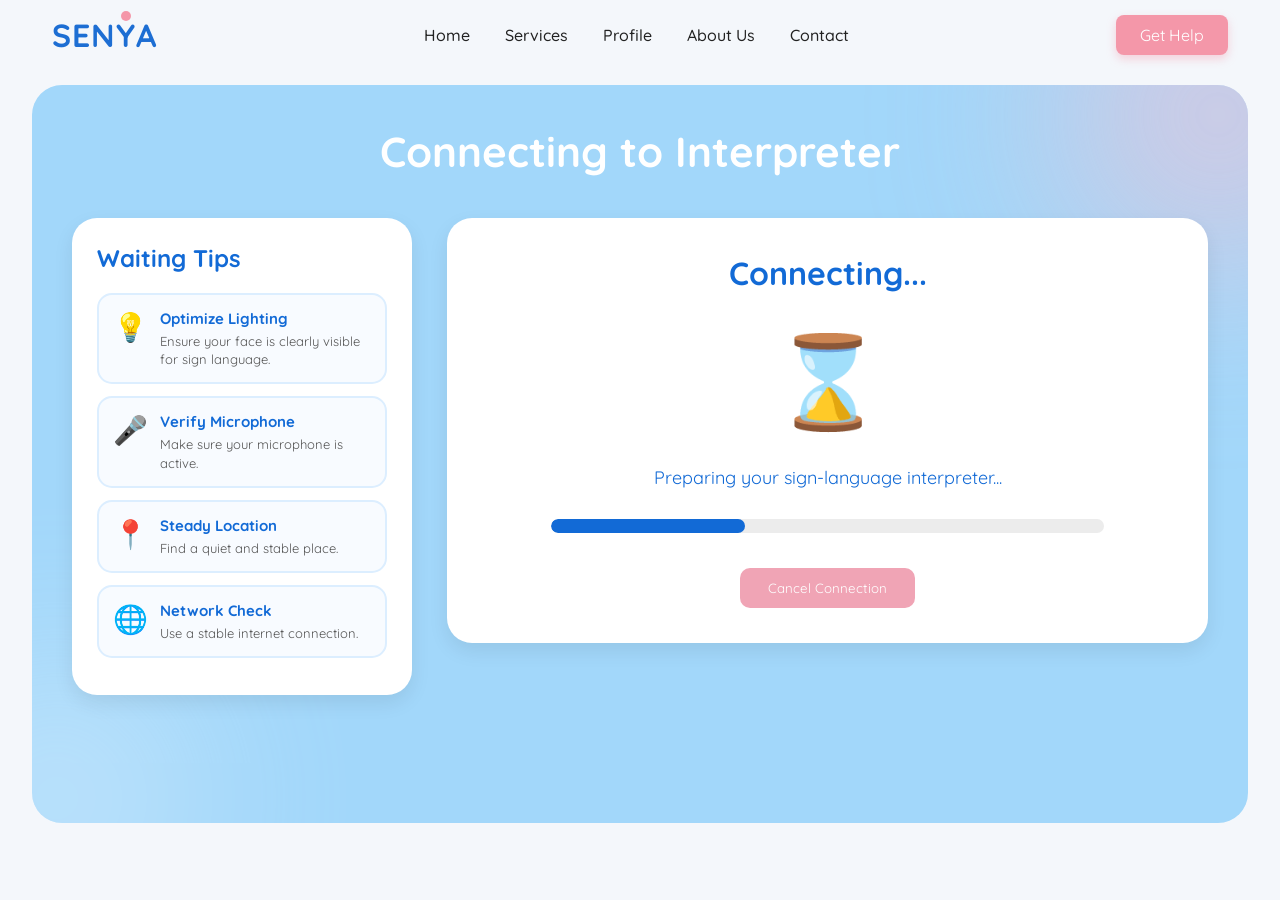
==== espera.html @ 7ee3177b "Add files via upload" ====
<!DOCTYPE html>
<html lang="en">
<head>
    <meta charset="UTF-8">
    <meta name="viewport" content="width=device-width, initial-scale=1.0">
    <title>SENYA | Connecting</title>

    <link rel="stylesheet" href="espera.css">

    <link href="https://fonts.googleapis.com/css2?family=Quicksand:wght@400;500;700&display=swap" rel="stylesheet">
</head>

<body>

    <!-- NAVBAR -->

    <header>
        <div class="logo">
            SEN<span class="logo-y">Y</span>A
        </div>

        <nav>
            <a href="#">Home</a>
            <a href="#">Services</a>
            <a href="#">Profile</a>
            <a href="#">About Us</a>
            <a href="#">Contact</a>
        </nav>

        <button class="btn-help">
            Get Help
        </button>
    </header>

    <!-- CONTENIDO -->

    <main class="waiting-container">

        <h1>Connecting to Interpreter</h1>

        <div class="waiting-content">

            <!-- WAITING TIPS -->

            <div class="tips-card">              

                <h2>Waiting Tips</h2>

                <div class="tip-box">

                    <div class="tip-icon">💡</div>

                    <div>
                        <h3>Optimize Lighting</h3>
                        <p>
                            Ensure your face is clearly visible for sign language.
                        </p>
                    </div>

                </div>

                <div class="tip-box">

                    <div class="tip-icon">🎤</div>

                    <div>
                        <h3>Verify Microphone</h3>
                        <p>
                            Make sure your microphone is active.
                        </p>
                    </div>

                </div>

                <div class="tip-box">

                    <div class="tip-icon">📍</div>

                    <div>
                        <h3>Steady Location</h3>
                        <p>
                            Find a quiet and stable place.
                        </p>
                    </div>

                </div>

                <div class="tip-box">

                    <div class="tip-icon">🌐</div>

                    <div>
                        <h3>Network Check</h3>
                        <p>
                            Use a stable internet connection.
                        </p>
                    </div>

                </div>

            </div>

            <!-- CONNECTING -->

            <div class="connecting-card">

                <h2>Connecting...</h2>

                <div class="hourglass">
                    ⌛
                </div>

                <p class="status-text">
                    Preparing your sign-language interpreter...
                </p>

                <div class="progress-bar">
                    <div class="progress-fill"></div>
                </div>

                <button class="cancel-btn">
                    Cancel Connection
                </button>

            </div>

        </div>

    </main>

</body>
</html>
---- espera.css ----
/* =========================
   RESET
========================= */

*{
    margin:0;
    padding:0;
    box-sizing:border-box;
    font-family:'Quicksand',sans-serif;
}

body{
    background:#f4f7fb;
}

/* =========================
   NAVBAR
========================= */

header {
    display: flex;
    justify-content: space-between;
    align-items: center;
    padding: 15px 20px;
    max-width: 95%;
    margin: 0 auto;
}

.logo {
    font-size: 32px;
    font-weight: 700;
    color: #1d6ed3;
    letter-spacing: 1px;
    display: inline-flex;
    align-items: center;
    user-select: none;
}

.logo-y {
    position: relative;
    display: inline-block;
}

.logo-y::after {
    content: '';
    position: absolute;
    top: -4px;
    left: 50%;
    transform: translateX(-50%);
    width: 10px;
    height: 10px;
    background-color: #f497a9;
    border-radius: 50%;
}

nav {
    display: flex;
    gap: 35px;
    align-items: center;
}

nav a {
    text-decoration: none;
    color: #222;
    font-weight: 500;
    font-size: 16px;
    transition: 0.3s;
}

nav a:hover{
    color:#126AD6;
}

nav a.active {
    color: #1d4ed8;
    border-bottom: 2px solid #1d4ed8;
    padding-bottom: 4px;
}

.btn-help {
    background-color: #f497a9;
    color: white;
    padding: 10px 24px;
    border: none;
    border-radius: 8px;
    font-size: 16px;
    cursor: pointer;
    box-shadow: 0 4px 10px rgba(244,151,169,.4);
    transition:.3s;
}

.btn-help:hover{
    background:#e08597;
    transform:translateY(-2px);
}

/* =========================
   CONTENEDOR
========================= */

.waiting-container{
    width:95%;
    margin:auto;
    margin-top:15px;
    background:#A2D7FA;
    border-radius:30px;
    padding:40px;
    min-height:82vh;
    position:relative;
    overflow:hidden;
}

/* EFECTOS DIFUMINADOS */

.waiting-container::before{
    content:"";
    position:absolute;
    width:300px;
    height:300px;
    background:#FEBDCD;
    border-radius:50%;
    filter:blur(100px);
    top:-120px;
    right:-120px;
    opacity:.6;
}

.waiting-container::after{
    content:"";
    position:absolute;
    width:250px;
    height:250px;
    background:white;
    border-radius:50%;
    filter:blur(100px);
    bottom:-100px;
    left:-100px;
    opacity:.4;
}

.waiting-container h1{
    text-align:center;
    color:white;
    font-size:42px;
    margin-bottom:40px;
    position:relative;
    z-index:2;
}

/* =========================
   CONTENIDO
========================= */

.waiting-content{
    display:flex;
    gap:35px;
    align-items:flex-start;
    position:relative;
    z-index:2;
}

/* =========================
   WAITING TIPS
========================= */

.tips-card{
    width:340px;
    background:white;
    border-radius:25px;
    padding:25px;
    box-shadow:0 8px 20px rgba(0,0,0,.08);
}

.tips-badge{
    display:inline-block;
    background:#FEBDCD;
    color:#126AD6;
    padding:6px 14px;
    border-radius:20px;
    font-size:13px;
    font-weight:700;
    margin-bottom:15px;
}

.tips-card h2{
    color:#126AD6;
    margin-bottom:20px;
}

.tip-box{
    display:flex;
    gap:12px;
    background:#f8fbff;
    border:2px solid #dceeff;
    border-radius:15px;
    padding:14px;
    margin-bottom:12px;
    transition:.3s;
}

.tip-box:hover{
    transform:translateX(6px);
    border-color:#126AD6;
    background:white;
}

.tip-icon{
    font-size:28px;
}

.tip-box h3{
    color:#126AD6;
    font-size:15px;
    margin-bottom:4px;
}

.tip-box p{
    font-size:13px;
    color:#555;
    line-height:1.4;
}

/* =========================
   CONNECTING CARD
========================= */

.connecting-card{
    flex:1;
    background:white;
    border-radius:25px;
    padding:35px;
    text-align:center;
    box-shadow:0 8px 20px rgba(0,0,0,.08);
}

.connecting-card h2{
    color:#126AD6;
    font-size:32px;
}

/* RELOJ */

.hourglass{
    font-size:90px;
    margin:30px 0;
    animation:float 2s infinite ease-in-out;
}

@keyframes float{

    0%{
        transform:translateY(0);
    }

    50%{
        transform:translateY(-12px);
    }

    100%{
        transform:translateY(0);
    }

}

.status-text{
    color:#126AD6;
    font-size:18px;
    margin-bottom:30px;
}

/* =========================
   BARRA DE CARGA
========================= */

.progress-bar{
    width:80%;
    height:14px;
    background:#ececec;
    border-radius:20px;
    margin:0 auto;
    overflow:hidden;
}

.progress-fill{
    width:35%;
    height:100%;
    background:#126AD6;
    border-radius:20px;
    animation:loading 2s infinite linear;
}

@keyframes loading{

    from{
        transform:translateX(-120%);
    }

    to{
        transform:translateX(320%);
    }

}

/* =========================
   BOTÓN CANCELAR
========================= */

.cancel-btn{
    margin-top:35px;
    background:#F0A4B5;
    color:white;
    border:none;
    padding:12px 28px;
    border-radius:10px;
    cursor:pointer;
    transition:.3s;
}

.cancel-btn:hover{
    background:#e78ea1;
    transform:scale(1.05);
}

/* =========================
   RESPONSIVE
========================= */

@media(max-width:900px){

    header{
        flex-direction:column;
        gap:15px;
    }

    nav{
        flex-wrap:wrap;
        justify-content:center;
        gap:15px;
    }

    .waiting-content{
        flex-direction:column;
    }

    .tips-card{
        width:100%;
    }

    .waiting-container h1{
        font-size:32px;
    }

}
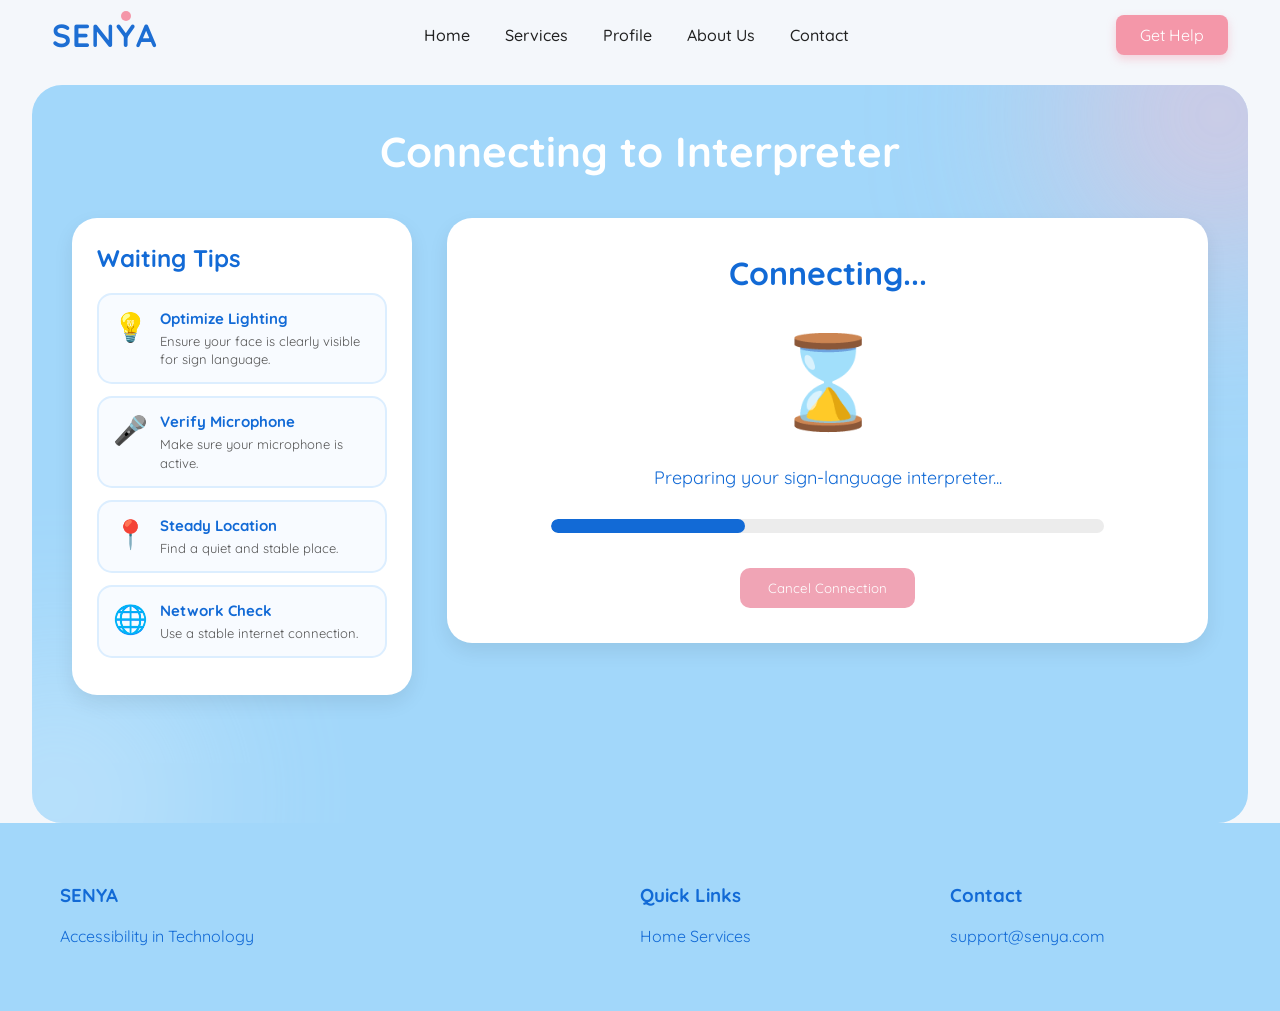
==== commit 82b65af1: "EXPO - Entrega1" ====
--- a/espera.html
+++ b/espera.html
@@ -20,11 +20,11 @@
         </div>
 
         <nav>
-            <a href="#">Home</a>
-            <a href="#">Services</a>
-            <a href="#">Profile</a>
-            <a href="#">About Us</a>
-            <a href="#">Contact</a>
+            <a href="index.html">Home</a>
+            <a href="servicios1.html">Services</a>
+            <a href="profile.html">Profile</a>
+            <a href="about.html">About Us</a>
+            <a href="soporte.html">Contact</a>
         </nav>
 
         <button class="btn-help">
@@ -128,5 +128,29 @@
 
     </main>
 
+    <footer id="contact">
+
+<div class="footer-grid">
+
+<div>
+<h3>SENYA</h3>
+<p>Accessibility in Technology</p>
+</div>
+
+<div>
+<h3>Quick Links</h3>
+<a href="#">Home</a>
+<a href="#">Services</a>
+</div>
+
+<div>
+<h3>Contact</h3>
+<a href="#">support@senya.com</a>
+</div>
+
+</div>
+
+</footer>
+
 </body>
 </html>
--- a/espera.css
+++ b/espera.css
@@ -321,6 +321,31 @@
     transform:scale(1.05);
 }
 
+/* FOOTER */ 
+
+footer{
+    background:#A2D7FA;
+    padding:60px;
+}
+
+.footer-grid{
+    display:grid;
+    grid-template-columns:2fr 1fr 1fr;
+    gap:40px;
+}
+
+footer h3{
+    color:#126AD6;
+    margin-bottom:15px;
+}
+
+footer p,
+footer a{
+    color:#126AD6;
+    text-decoration:none;
+    line-height:1.8;
+}
+
 /* =========================
    RESPONSIVE
 ========================= */
